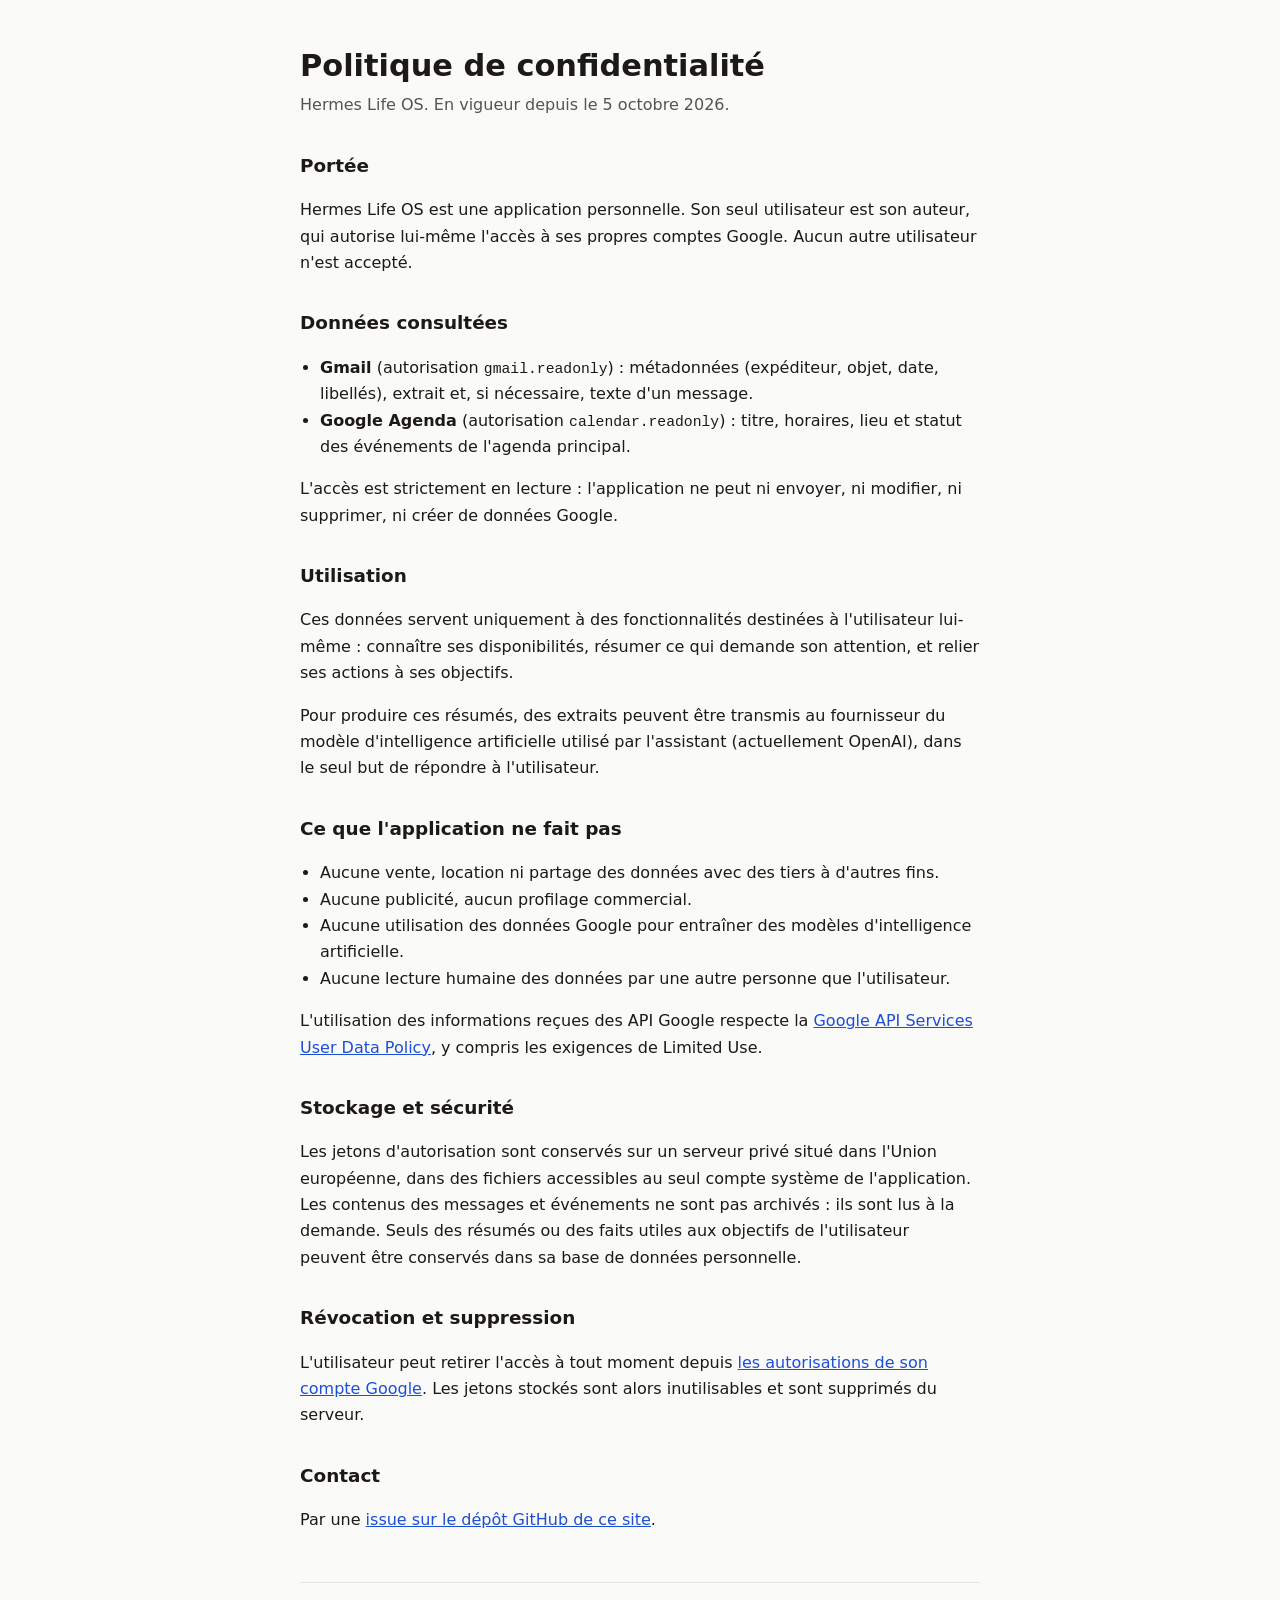
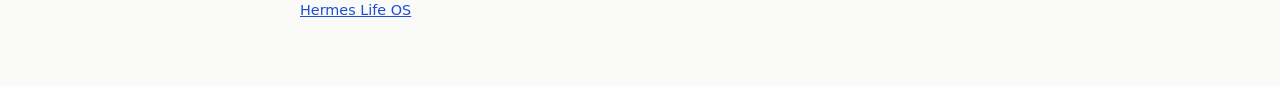
==== privacy.html @ a1fe9b38 "Publier la page d'accueil et la politique de confidentialité de Hermes Life OS Co-Authored-By: Claud" ====
<!doctype html>
<html lang="fr">
<head>
<meta charset="utf-8">
<meta name="viewport" content="width=device-width, initial-scale=1">
<title>Confidentialité Hermes Life OS</title>
<meta name="description" content="Politique de confidentialité de Hermes Life OS, application personnelle en lecture seule.">
<link rel="stylesheet" href="style.css">
</head>
<body>
<main>
<h1>Politique de confidentialité</h1>
<p class="lead">Hermes Life OS. En vigueur depuis le 5 octobre 2026.</p>

<h2>Portée</h2>
<p>Hermes Life OS est une application personnelle. Son seul utilisateur est son auteur, qui autorise lui-même l'accès à ses propres comptes Google. Aucun autre utilisateur n'est accepté.</p>

<h2>Données consultées</h2>
<ul>
<li><strong>Gmail</strong> (autorisation <code>gmail.readonly</code>) : métadonnées (expéditeur, objet, date, libellés), extrait et, si nécessaire, texte d'un message.</li>
<li><strong>Google Agenda</strong> (autorisation <code>calendar.readonly</code>) : titre, horaires, lieu et statut des événements de l'agenda principal.</li>
</ul>
<p>L'accès est strictement en lecture : l'application ne peut ni envoyer, ni modifier, ni supprimer, ni créer de données Google.</p>

<h2>Utilisation</h2>
<p>Ces données servent uniquement à des fonctionnalités destinées à l'utilisateur lui-même : connaître ses disponibilités, résumer ce qui demande son attention, et relier ses actions à ses objectifs.</p>
<p>Pour produire ces résumés, des extraits peuvent être transmis au fournisseur du modèle d'intelligence artificielle utilisé par l'assistant (actuellement OpenAI), dans le seul but de répondre à l'utilisateur.</p>

<h2>Ce que l'application ne fait pas</h2>
<ul>
<li>Aucune vente, location ni partage des données avec des tiers à d'autres fins.</li>
<li>Aucune publicité, aucun profilage commercial.</li>
<li>Aucune utilisation des données Google pour entraîner des modèles d'intelligence artificielle.</li>
<li>Aucune lecture humaine des données par une autre personne que l'utilisateur.</li>
</ul>
<p>L'utilisation des informations reçues des API Google respecte la <a href="https://developers.google.com/terms/api-services-user-data-policy">Google API Services User Data Policy</a>, y compris les exigences de Limited Use.</p>

<h2>Stockage et sécurité</h2>
<p>Les jetons d'autorisation sont conservés sur un serveur privé situé dans l'Union européenne, dans des fichiers accessibles au seul compte système de l'application. Les contenus des messages et événements ne sont pas archivés : ils sont lus à la demande. Seuls des résumés ou des faits utiles aux objectifs de l'utilisateur peuvent être conservés dans sa base de données personnelle.</p>

<h2>Révocation et suppression</h2>
<p>L'utilisateur peut retirer l'accès à tout moment depuis <a href="https://myaccount.google.com/permissions">les autorisations de son compte Google</a>. Les jetons stockés sont alors inutilisables et sont supprimés du serveur.</p>

<h2>Contact</h2>
<p>Par une <a href="https://github.com/ikoro-labs/hermes-life-os-site/issues">issue sur le dépôt GitHub de ce site</a>.</p>

<footer><a href="index.html">Hermes Life OS</a></footer>
</main>
</body>
</html>
---- style.css ----
:root{--bg:#fafaf9;--fg:#1c1917;--muted:#57534e;--line:#e7e5e4;--accent:#1d4ed8}
@media (prefers-color-scheme:dark){:root{--bg:#1c1917;--fg:#f5f5f4;--muted:#a8a29e;--line:#44403c;--accent:#93c5fd}}
*{box-sizing:border-box}
body{margin:0;background:var(--bg);color:var(--fg);font:16px/1.65 system-ui,-apple-system,"Segoe UI",sans-serif}
main{max-width:720px;margin:0 auto;padding:48px 20px 64px}
h1{font-size:1.9rem;line-height:1.2;margin:0 0 8px}
h2{font-size:1.15rem;margin:32px 0 8px}
p,li{color:var(--fg)}
.lead{color:var(--muted);margin:0 0 28px}
a{color:var(--accent)}
ul{padding-left:20px}
footer{margin-top:48px;padding-top:16px;border-top:1px solid var(--line);color:var(--muted);font-size:.9rem}
code{font-size:.92em}
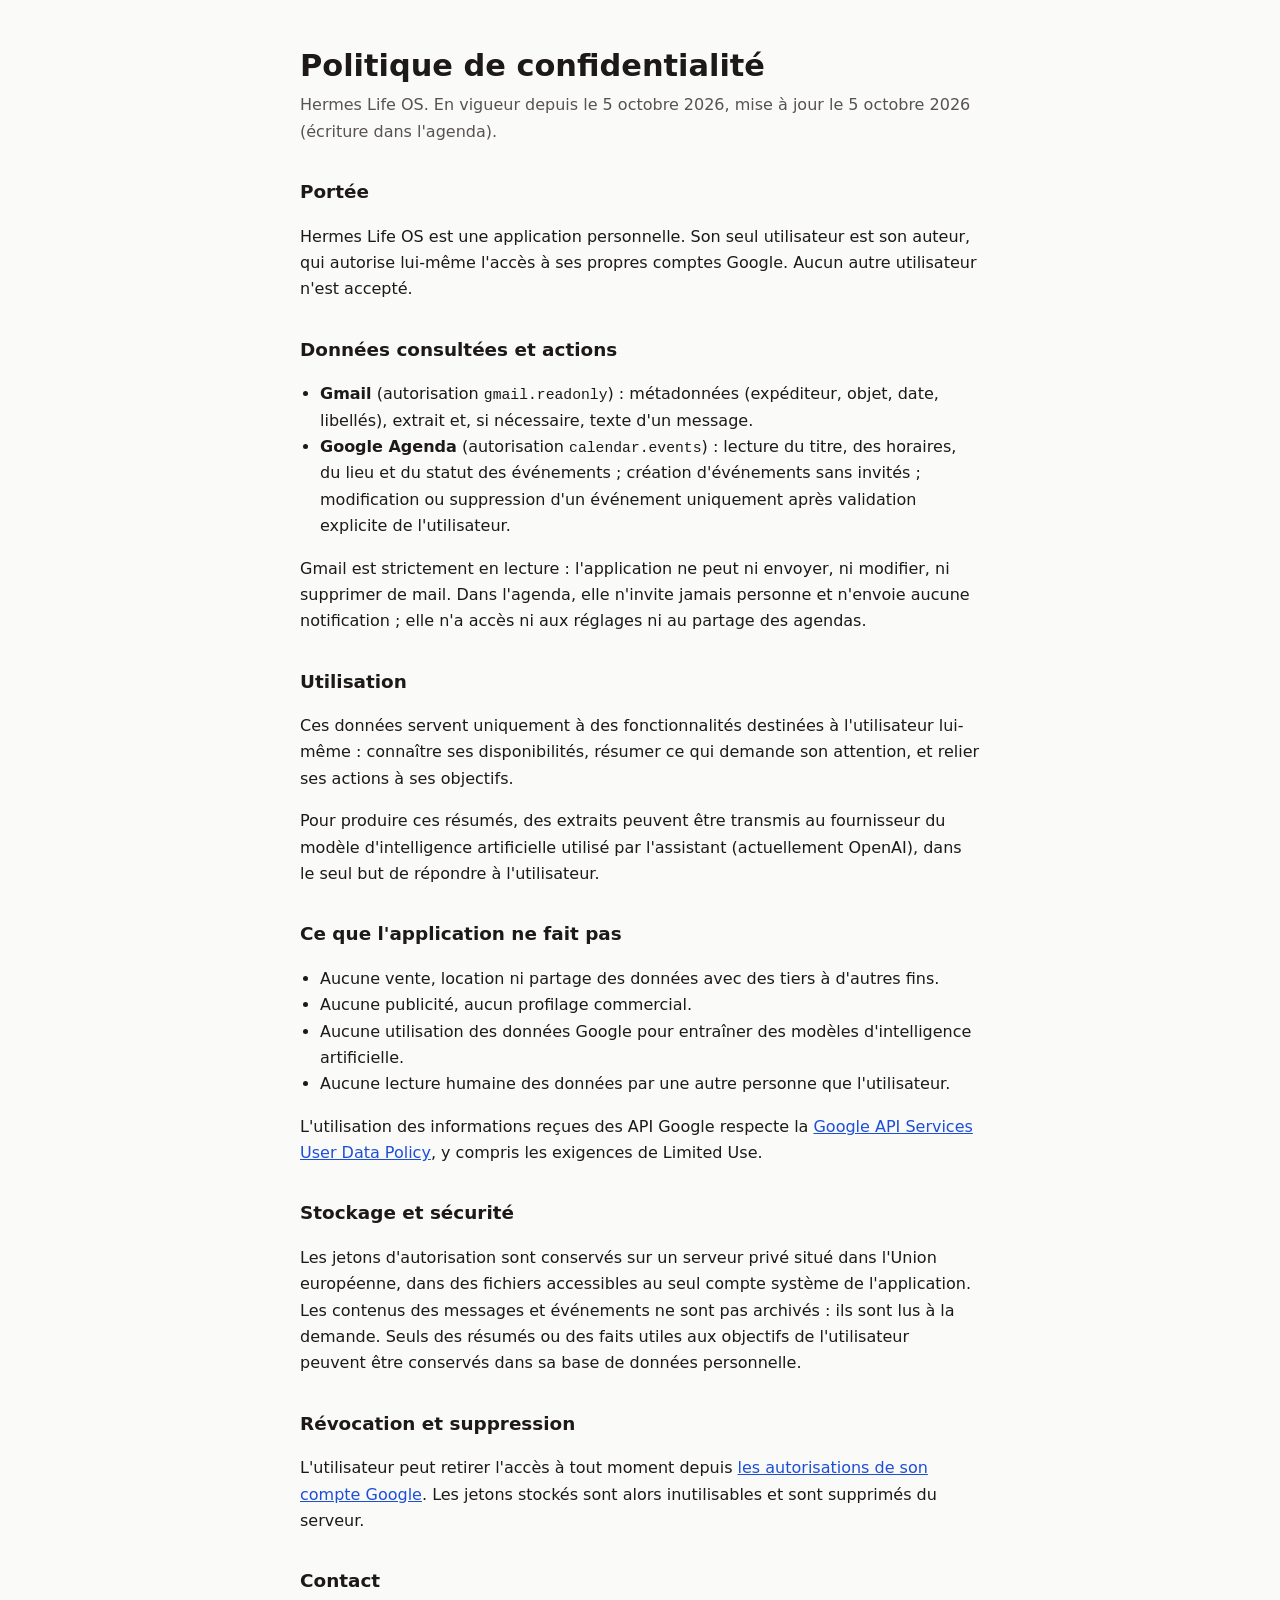
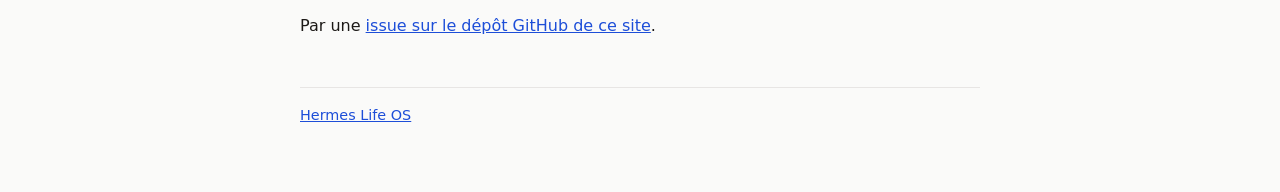
==== commit 2d528e9e: "Décrire l'écriture encadrée dans l'agenda (création sans invités, modification et suppression validé" ====
--- a/privacy.html
+++ b/privacy.html
@@ -4,23 +4,23 @@
 <meta charset="utf-8">
 <meta name="viewport" content="width=device-width, initial-scale=1">
 <title>Confidentialité Hermes Life OS</title>
-<meta name="description" content="Politique de confidentialité de Hermes Life OS, application personnelle en lecture seule.">
+<meta name="description" content="Politique de confidentialité de Hermes Life OS, application personnelle.">
 <link rel="stylesheet" href="style.css">
 </head>
 <body>
 <main>
 <h1>Politique de confidentialité</h1>
-<p class="lead">Hermes Life OS. En vigueur depuis le 5 octobre 2026.</p>
+<p class="lead">Hermes Life OS. En vigueur depuis le 5 octobre 2026, mise à jour le 5 octobre 2026 (écriture dans l'agenda).</p>
 
 <h2>Portée</h2>
 <p>Hermes Life OS est une application personnelle. Son seul utilisateur est son auteur, qui autorise lui-même l'accès à ses propres comptes Google. Aucun autre utilisateur n'est accepté.</p>
 
-<h2>Données consultées</h2>
+<h2>Données consultées et actions</h2>
 <ul>
 <li><strong>Gmail</strong> (autorisation <code>gmail.readonly</code>) : métadonnées (expéditeur, objet, date, libellés), extrait et, si nécessaire, texte d'un message.</li>
-<li><strong>Google Agenda</strong> (autorisation <code>calendar.readonly</code>) : titre, horaires, lieu et statut des événements de l'agenda principal.</li>
+<li><strong>Google Agenda</strong> (autorisation <code>calendar.events</code>) : lecture du titre, des horaires, du lieu et du statut des événements ; création d'événements sans invités ; modification ou suppression d'un événement uniquement après validation explicite de l'utilisateur.</li>
 </ul>
-<p>L'accès est strictement en lecture : l'application ne peut ni envoyer, ni modifier, ni supprimer, ni créer de données Google.</p>
+<p>Gmail est strictement en lecture : l'application ne peut ni envoyer, ni modifier, ni supprimer de mail. Dans l'agenda, elle n'invite jamais personne et n'envoie aucune notification ; elle n'a accès ni aux réglages ni au partage des agendas.</p>
 
 <h2>Utilisation</h2>
 <p>Ces données servent uniquement à des fonctionnalités destinées à l'utilisateur lui-même : connaître ses disponibilités, résumer ce qui demande son attention, et relier ses actions à ses objectifs.</p>
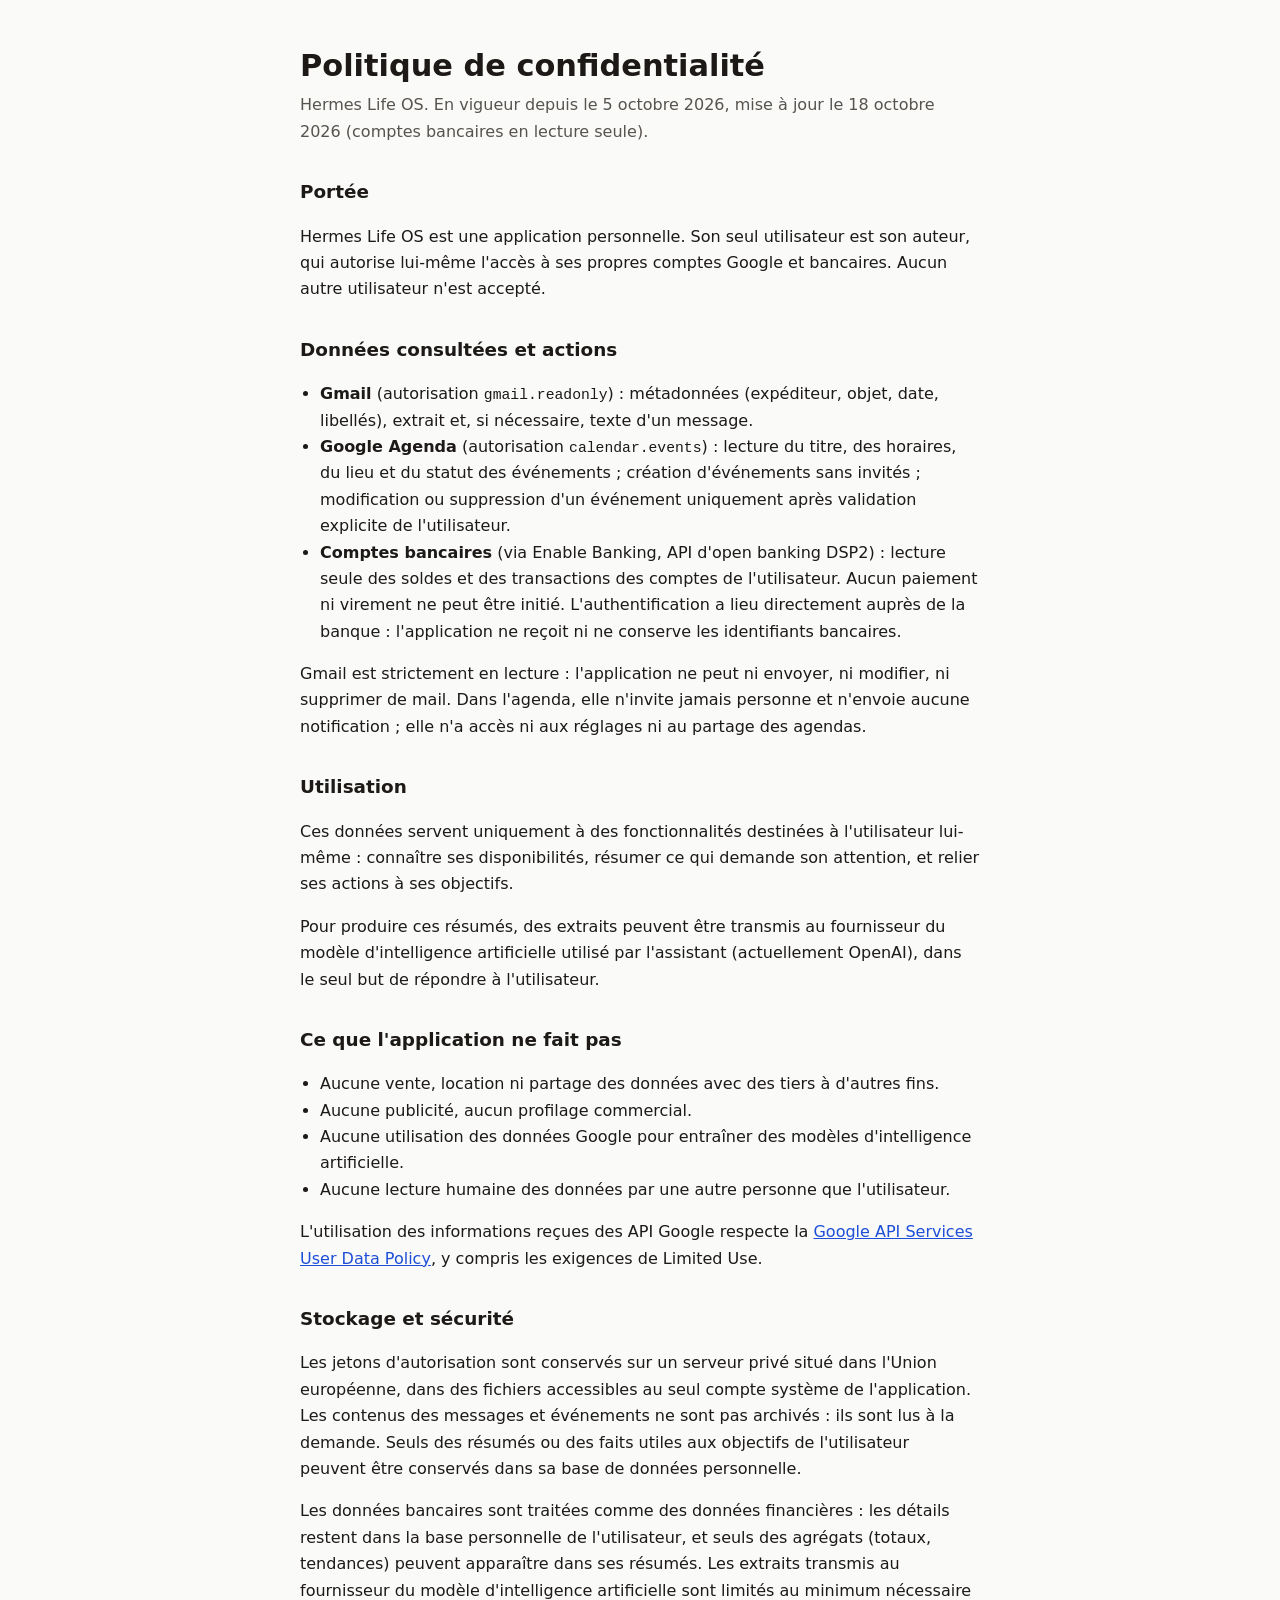
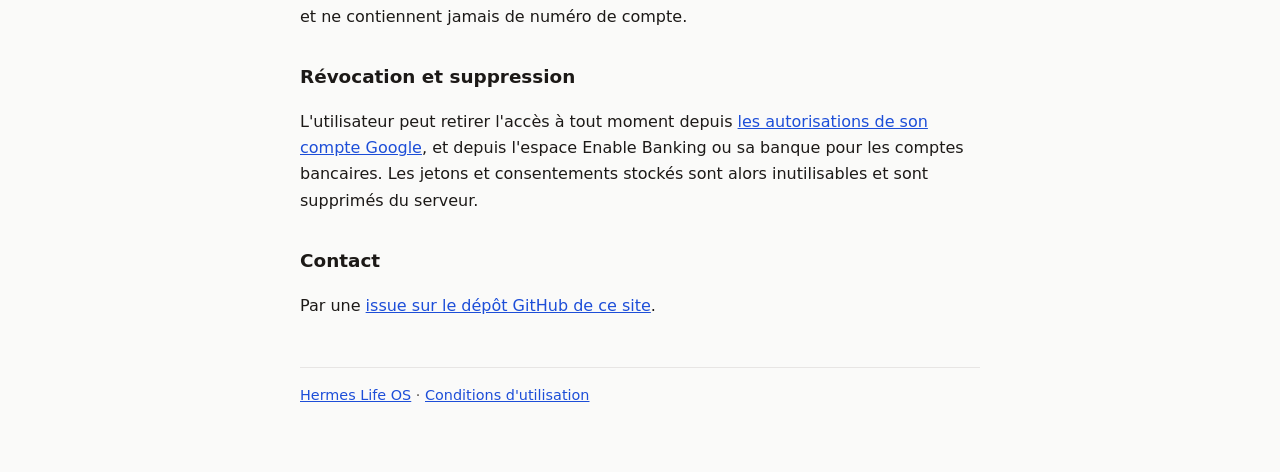
==== commit d169a08c: "Ajouter les conditions d'utilisation et décrire l'accès bancaire en lecture seule - terms.html : app" ====
--- a/privacy.html
+++ b/privacy.html
@@ -10,15 +10,16 @@
 <body>
 <main>
 <h1>Politique de confidentialité</h1>
-<p class="lead">Hermes Life OS. En vigueur depuis le 5 octobre 2026, mise à jour le 5 octobre 2026 (écriture dans l'agenda).</p>
+<p class="lead">Hermes Life OS. En vigueur depuis le 5 octobre 2026, mise à jour le 18 octobre 2026 (comptes bancaires en lecture seule).</p>
 
 <h2>Portée</h2>
-<p>Hermes Life OS est une application personnelle. Son seul utilisateur est son auteur, qui autorise lui-même l'accès à ses propres comptes Google. Aucun autre utilisateur n'est accepté.</p>
+<p>Hermes Life OS est une application personnelle. Son seul utilisateur est son auteur, qui autorise lui-même l'accès à ses propres comptes Google et bancaires. Aucun autre utilisateur n'est accepté.</p>
 
 <h2>Données consultées et actions</h2>
 <ul>
 <li><strong>Gmail</strong> (autorisation <code>gmail.readonly</code>) : métadonnées (expéditeur, objet, date, libellés), extrait et, si nécessaire, texte d'un message.</li>
 <li><strong>Google Agenda</strong> (autorisation <code>calendar.events</code>) : lecture du titre, des horaires, du lieu et du statut des événements ; création d'événements sans invités ; modification ou suppression d'un événement uniquement après validation explicite de l'utilisateur.</li>
+<li><strong>Comptes bancaires</strong> (via Enable Banking, API d'open banking DSP2) : lecture seule des soldes et des transactions des comptes de l'utilisateur. Aucun paiement ni virement ne peut être initié. L'authentification a lieu directement auprès de la banque : l'application ne reçoit ni ne conserve les identifiants bancaires.</li>
 </ul>
 <p>Gmail est strictement en lecture : l'application ne peut ni envoyer, ni modifier, ni supprimer de mail. Dans l'agenda, elle n'invite jamais personne et n'envoie aucune notification ; elle n'a accès ni aux réglages ni au partage des agendas.</p>
 
@@ -38,13 +39,15 @@
 <h2>Stockage et sécurité</h2>
 <p>Les jetons d'autorisation sont conservés sur un serveur privé situé dans l'Union européenne, dans des fichiers accessibles au seul compte système de l'application. Les contenus des messages et événements ne sont pas archivés : ils sont lus à la demande. Seuls des résumés ou des faits utiles aux objectifs de l'utilisateur peuvent être conservés dans sa base de données personnelle.</p>
 
+<p>Les données bancaires sont traitées comme des données financières : les détails restent dans la base personnelle de l'utilisateur, et seuls des agrégats (totaux, tendances) peuvent apparaître dans ses résumés. Les extraits transmis au fournisseur du modèle d'intelligence artificielle sont limités au minimum nécessaire et ne contiennent jamais de numéro de compte.</p>
+
 <h2>Révocation et suppression</h2>
-<p>L'utilisateur peut retirer l'accès à tout moment depuis <a href="https://myaccount.google.com/permissions">les autorisations de son compte Google</a>. Les jetons stockés sont alors inutilisables et sont supprimés du serveur.</p>
+<p>L'utilisateur peut retirer l'accès à tout moment depuis <a href="https://myaccount.google.com/permissions">les autorisations de son compte Google</a>, et depuis l'espace Enable Banking ou sa banque pour les comptes bancaires. Les jetons et consentements stockés sont alors inutilisables et sont supprimés du serveur.</p>
 
 <h2>Contact</h2>
 <p>Par une <a href="https://github.com/ikoro-labs/hermes-life-os-site/issues">issue sur le dépôt GitHub de ce site</a>.</p>
 
-<footer><a href="index.html">Hermes Life OS</a></footer>
+<footer><a href="index.html">Hermes Life OS</a> · <a href="terms.html">Conditions d'utilisation</a></footer>
 </main>
 </body>
 </html>
